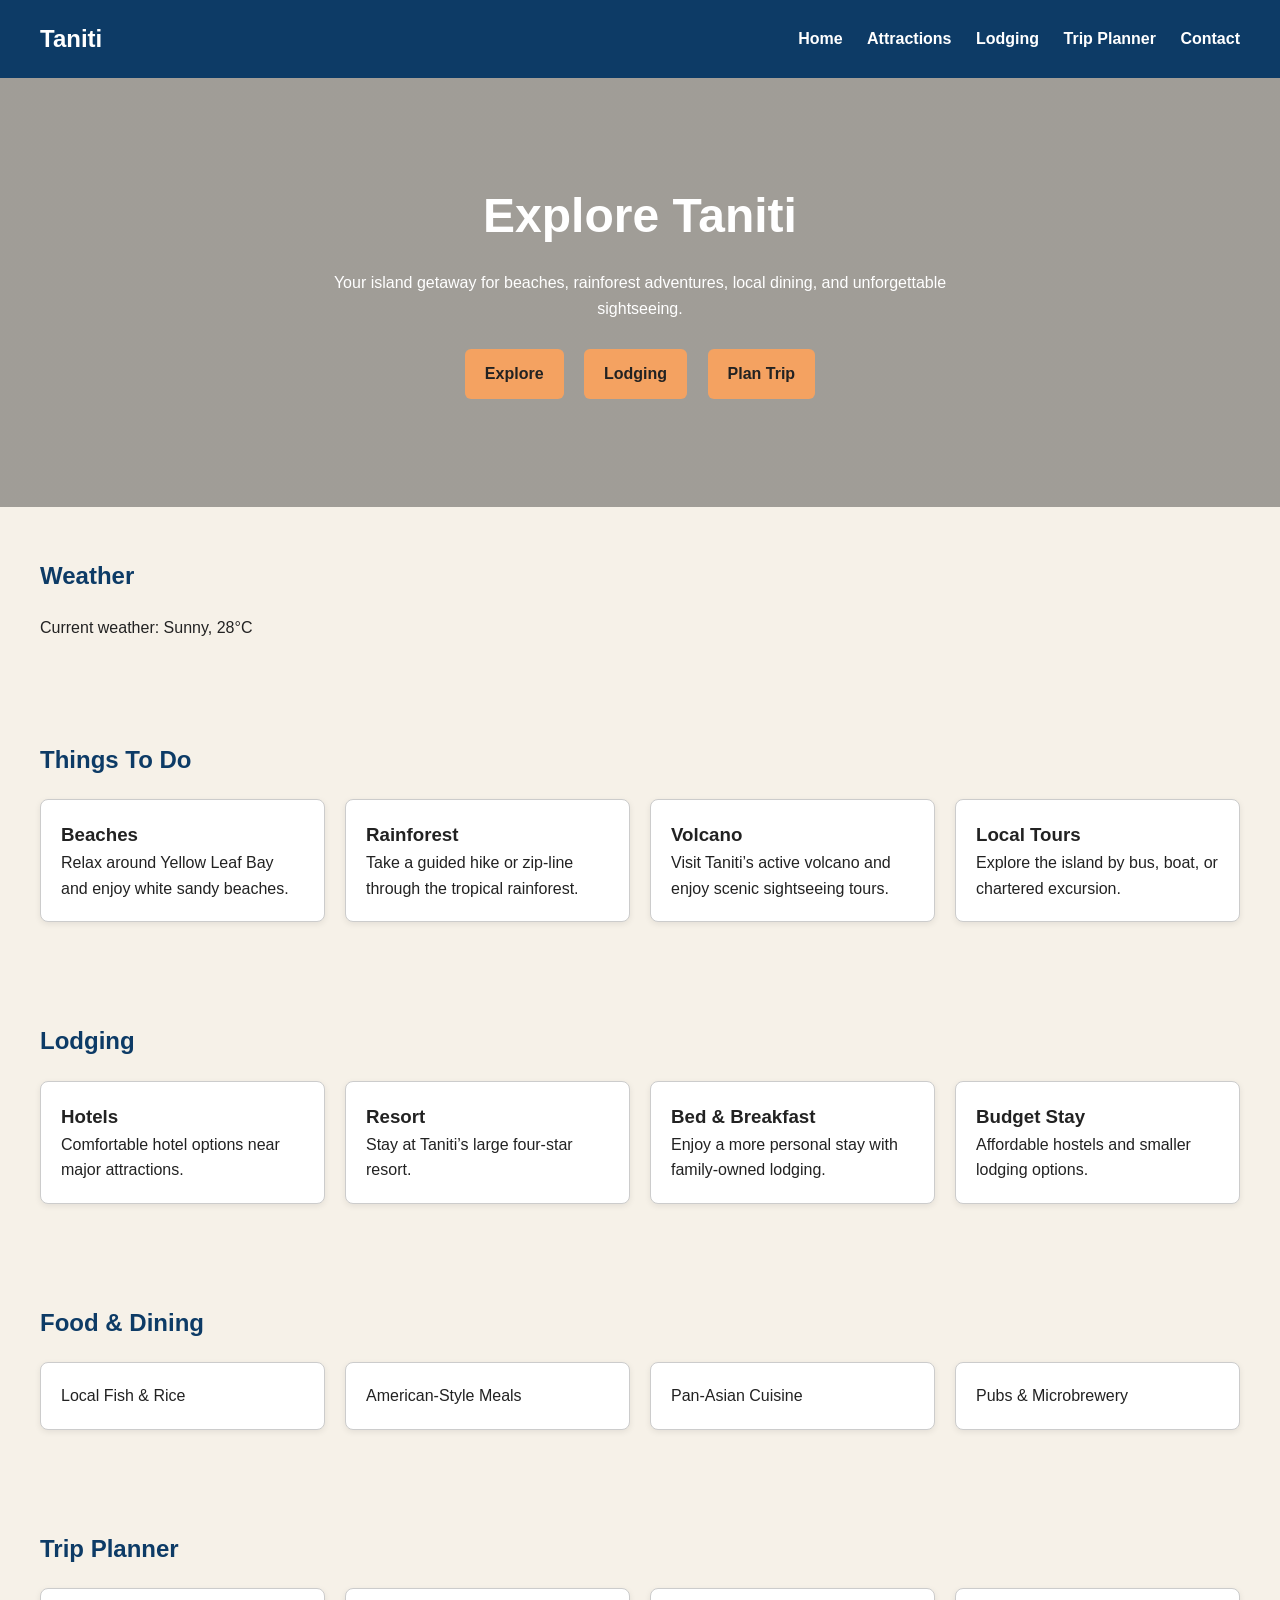
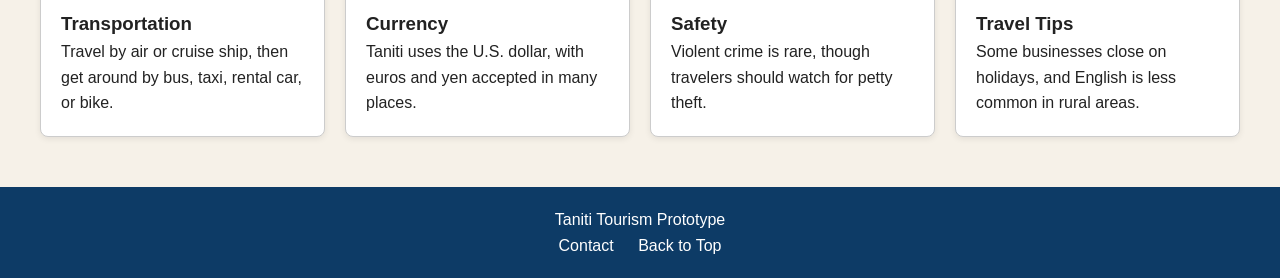
==== index.html @ 635093c8 "Finished home page." ====
<!DOCTYPE html>
<html lang="en">
<head>
  <meta charset="UTF-8" />
  <meta name="viewport" content="width=device-width, initial-scale=1.0" />
  <title>Taniti Tourism</title>
  <link rel="stylesheet" href="styles.css" />
</head>
<body>
  <header>
    <div class="logo">Taniti</div>
    <nav>
      <a href="#home">Home</a>
      <a href="#attractions">Attractions</a>
      <a href="#lodging">Lodging</a>
      <a href="#trip-planner">Trip Planner</a>
      <a href="#contact">Contact</a>
    </nav>
  </header>

  <main>
    <section id="home" class="hero">
      <div class="hero-text">
        <h1>Explore Taniti</h1>
        <p>Your island getaway for beaches, rainforest adventures, local dining, and unforgettable sightseeing.</p>
        <div class="hero-buttons">
          <a href="#attractions" class="btn">Explore</a>
          <a href="#lodging" class="btn">Lodging</a>
          <a href="#trip-planner" class="btn">Plan Trip</a>
        </div>
      </div>
    </section>

<section class="weather">
  <h2>Weather</h2>
  <p id="weather-info">Loading weather...</p>
</section>

    <section id="attractions">
      <h2>Things To Do</h2>
      <div class="card-grid">
        <div class="card">
          <h3>Beaches</h3>
          <p>Relax around Yellow Leaf Bay and enjoy white sandy beaches.</p>
        </div>
        <div class="card">
          <h3>Rainforest</h3>
          <p>Take a guided hike or zip-line through the tropical rainforest.</p>
        </div>
        <div class="card">
          <h3>Volcano</h3>
          <p>Visit Taniti’s active volcano and enjoy scenic sightseeing tours.</p>
        </div>
        <div class="card">
          <h3>Local Tours</h3>
          <p>Explore the island by bus, boat, or chartered excursion.</p>
        </div>
      </div>
    </section>

    <section id="lodging">
      <h2>Lodging</h2>
      <div class="card-grid">
        <div class="card">
          <h3>Hotels</h3>
          <p>Comfortable hotel options near major attractions.</p>
        </div>
        <div class="card">
          <h3>Resort</h3>
          <p>Stay at Taniti’s large four-star resort.</p>
        </div>
        <div class="card">
          <h3>Bed & Breakfast</h3>
          <p>Enjoy a more personal stay with family-owned lodging.</p>
        </div>
        <div class="card">
          <h3>Budget Stay</h3>
          <p>Affordable hostels and smaller lodging options.</p>
        </div>
      </div>
    </section>

    <section class="food">
      <h2>Food & Dining</h2>
      <div class="card-grid">
        <div class="card">Local Fish & Rice</div>
        <div class="card">American-Style Meals</div>
        <div class="card">Pan-Asian Cuisine</div>
        <div class="card">Pubs & Microbrewery</div>
      </div>
    </section>

    <section id="trip-planner">
      <h2>Trip Planner</h2>
      <div class="card-grid">
        <div class="card">
          <h3>Transportation</h3>
          <p>Travel by air or cruise ship, then get around by bus, taxi, rental car, or bike.</p>
        </div>
        <div class="card">
          <h3>Currency</h3>
          <p>Taniti uses the U.S. dollar, with euros and yen accepted in many places.</p>
        </div>
        <div class="card">
          <h3>Safety</h3>
          <p>Violent crime is rare, though travelers should watch for petty theft.</p>
        </div>
        <div class="card">
          <h3>Travel Tips</h3>
          <p>Some businesses close on holidays, and English is less common in rural areas.</p>
        </div>
      </div>
    </section>
  </main>

  <footer>
    <p>Taniti Tourism Prototype</p>
    <div class="footer-links">
      <a href="#contact">Contact</a>
      <a href="#home">Back to Top</a>
    </div>
  </footer>
</body>
<script>
const weatherText = document.getElementById("weather-info");

const weatherOptions = [
  "Sunny, 28°C",
  "Partly Cloudy, 27°C",
  "Light Rain, 26°C"
];

const randomWeather = weatherOptions[Math.floor(Math.random() * weatherOptions.length)];

weatherText.innerText = `Current weather: ${randomWeather}`;
</script>
</html>
---- styles.css ----
* {
  margin: 0;
  padding: 0;
  box-sizing: border-box;
}

body {
  font-family: Arial, sans-serif;
  background-color: #f6f1e8;
  color: #222;
  line-height: 1.6;
}

header {
  background-color: #0d3b66;
  color: white;
  display: flex;
  justify-content: space-between;
  align-items: center;
  padding: 20px 40px;
  position: sticky;
  top: 0;
}

.logo {
  font-size: 1.5rem;
  font-weight: bold;
}

nav a {
  color: white;
  text-decoration: none;
  margin-left: 20px;
  font-weight: bold;
}

nav a:hover {
  text-decoration: underline;
}

.hero {
  background: linear-gradient(rgba(0,0,0,0.35), rgba(0,0,0,0.35)),
    url("https://images.unsplash.com/photo-1507525428034-b723cf961d3e?auto=format&fit=crop&w=1200&q=80")
    center/cover no-repeat;
  color: white;
  text-align: center;
  padding: 100px 20px;
}

.hero-text {
  max-width: 700px;
  margin: 0 auto;
}

.hero h1 {
  font-size: 3rem;
  margin-bottom: 15px;
}

.hero-buttons {
  margin-top: 20px;
}

.btn {
  display: inline-block;
  background-color: #f4a261;
  color: #222;
  padding: 12px 20px;
  margin: 8px;
  border-radius: 6px;
  text-decoration: none;
  font-weight: bold;
}

.btn:hover {
  background-color: #e08b46;
}

section {
  padding: 50px 40px;
}

section h2 {
  margin-bottom: 20px;
  color: #0d3b66;
}

.card-grid {
  display: grid;
  grid-template-columns: repeat(auto-fit, minmax(220px, 1fr));
  gap: 20px;
}

.card {
  background-color: white;
  border: 1px solid #ccc;
  border-radius: 8px;
  padding: 20px;
  box-shadow: 0 2px 6px rgba(0,0,0,0.08);
}

form {
  max-width: 500px;
  display: flex;
  flex-direction: column;
  gap: 15px;
}

input,
textarea,
button {
  padding: 12px;
  font-size: 1rem;
}

textarea {
  min-height: 120px;
  resize: vertical;
}

button {
  background-color: #0d3b66;
  color: white;
  border: none;
  cursor: pointer;
  border-radius: 6px;
}

button:hover {
  background-color: #14558f;
}

footer {
  background-color: #0d3b66;
  color: white;
  text-align: center;
  padding: 20px;
}

.footer-links a {
  color: white;
  margin: 0 10px;
  text-decoration: none;
}
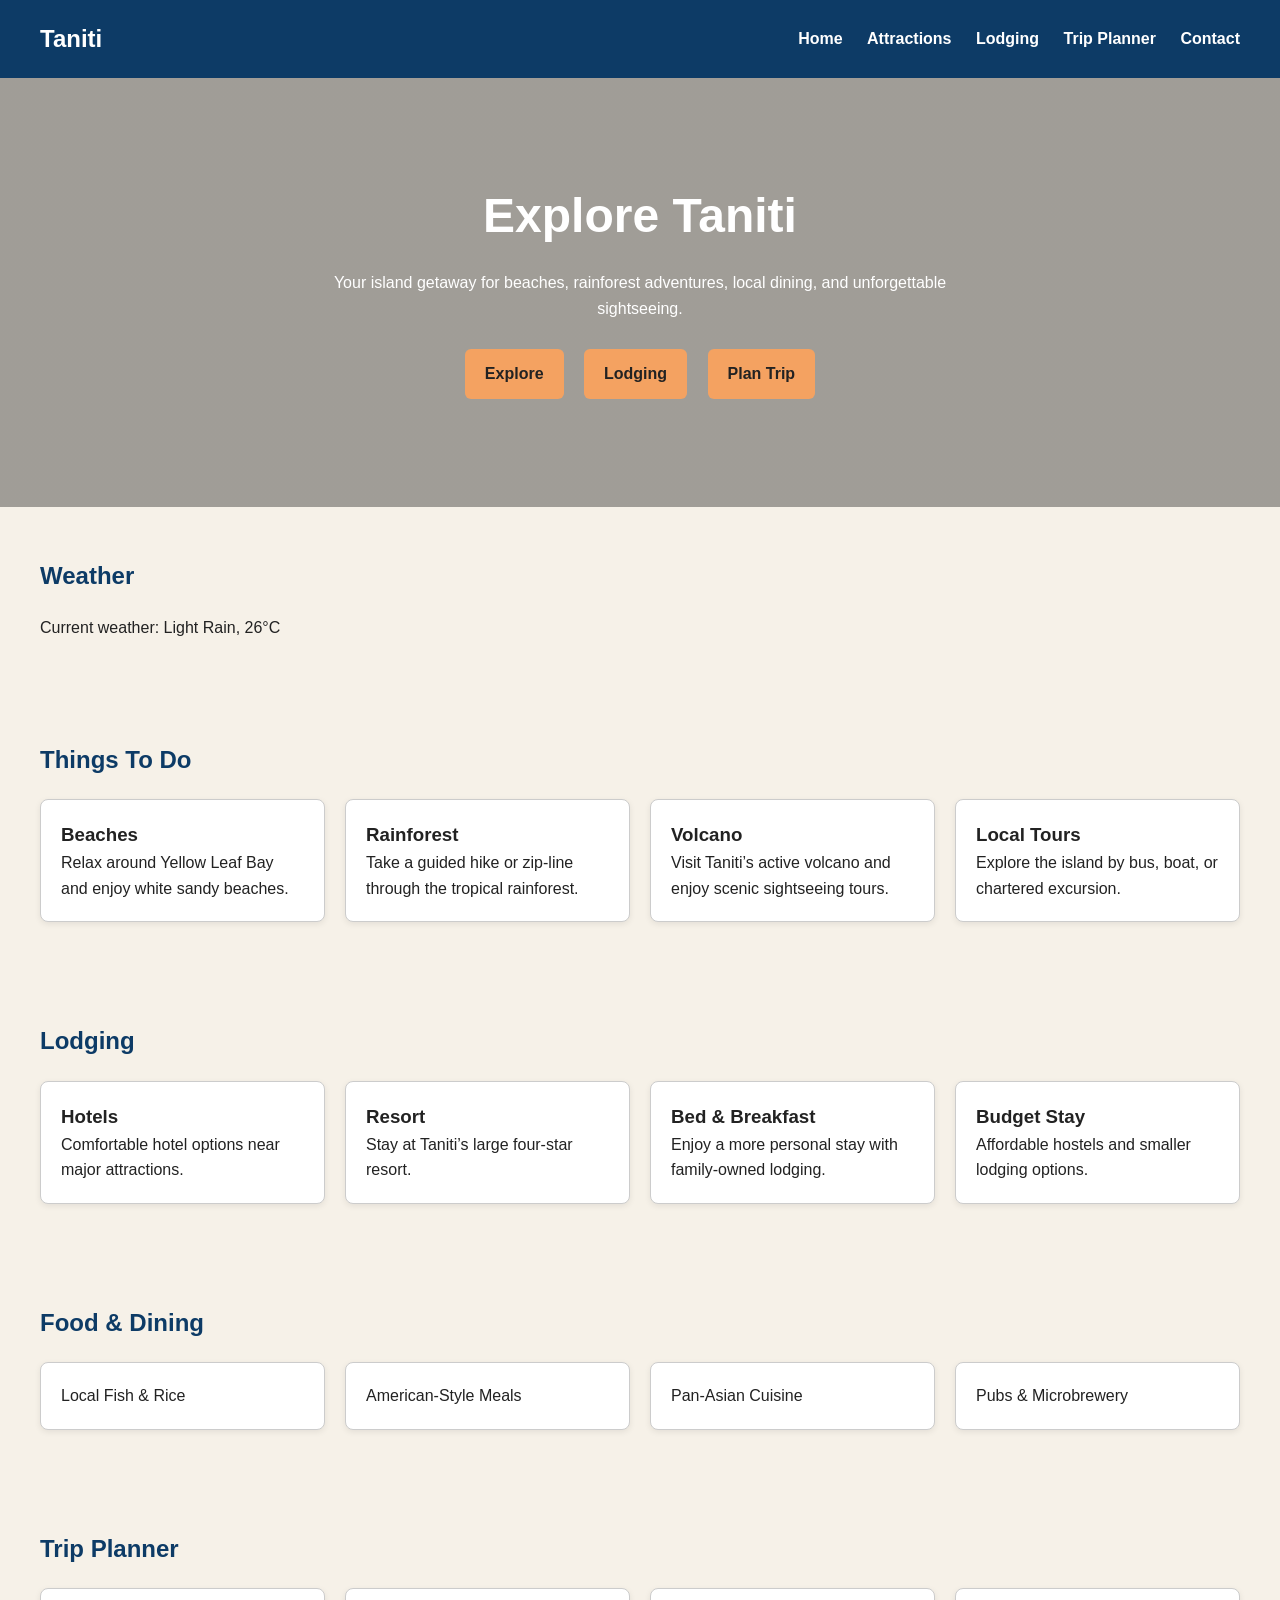
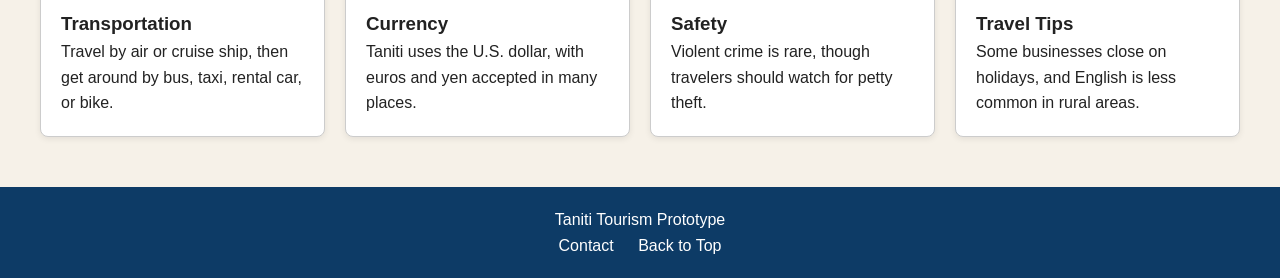
==== commit 4c82b7a3: "worked on attractions page" ====
--- a/index.html
+++ b/index.html
@@ -10,8 +10,8 @@
   <header>
     <div class="logo">Taniti</div>
     <nav>
-      <a href="#home">Home</a>
-      <a href="#attractions">Attractions</a>
+      <a href="./index.html">Home</a>
+      <a href="./Attraction.html">Attractions</a>
       <a href="#lodging">Lodging</a>
       <a href="#trip-planner">Trip Planner</a>
       <a href="#contact">Contact</a>
--- a/styles.css
+++ b/styles.css
@@ -99,6 +99,14 @@
   box-shadow: 0 2px 6px rgba(0,0,0,0.08);
 }
 
+.card img {
+  width: 100%;
+  height: 150px;
+  object-fit: cover;
+  border-radius: 6px;
+  margin-bottom: 10px;
+}
+
 form {
   max-width: 500px;
   display: flex;
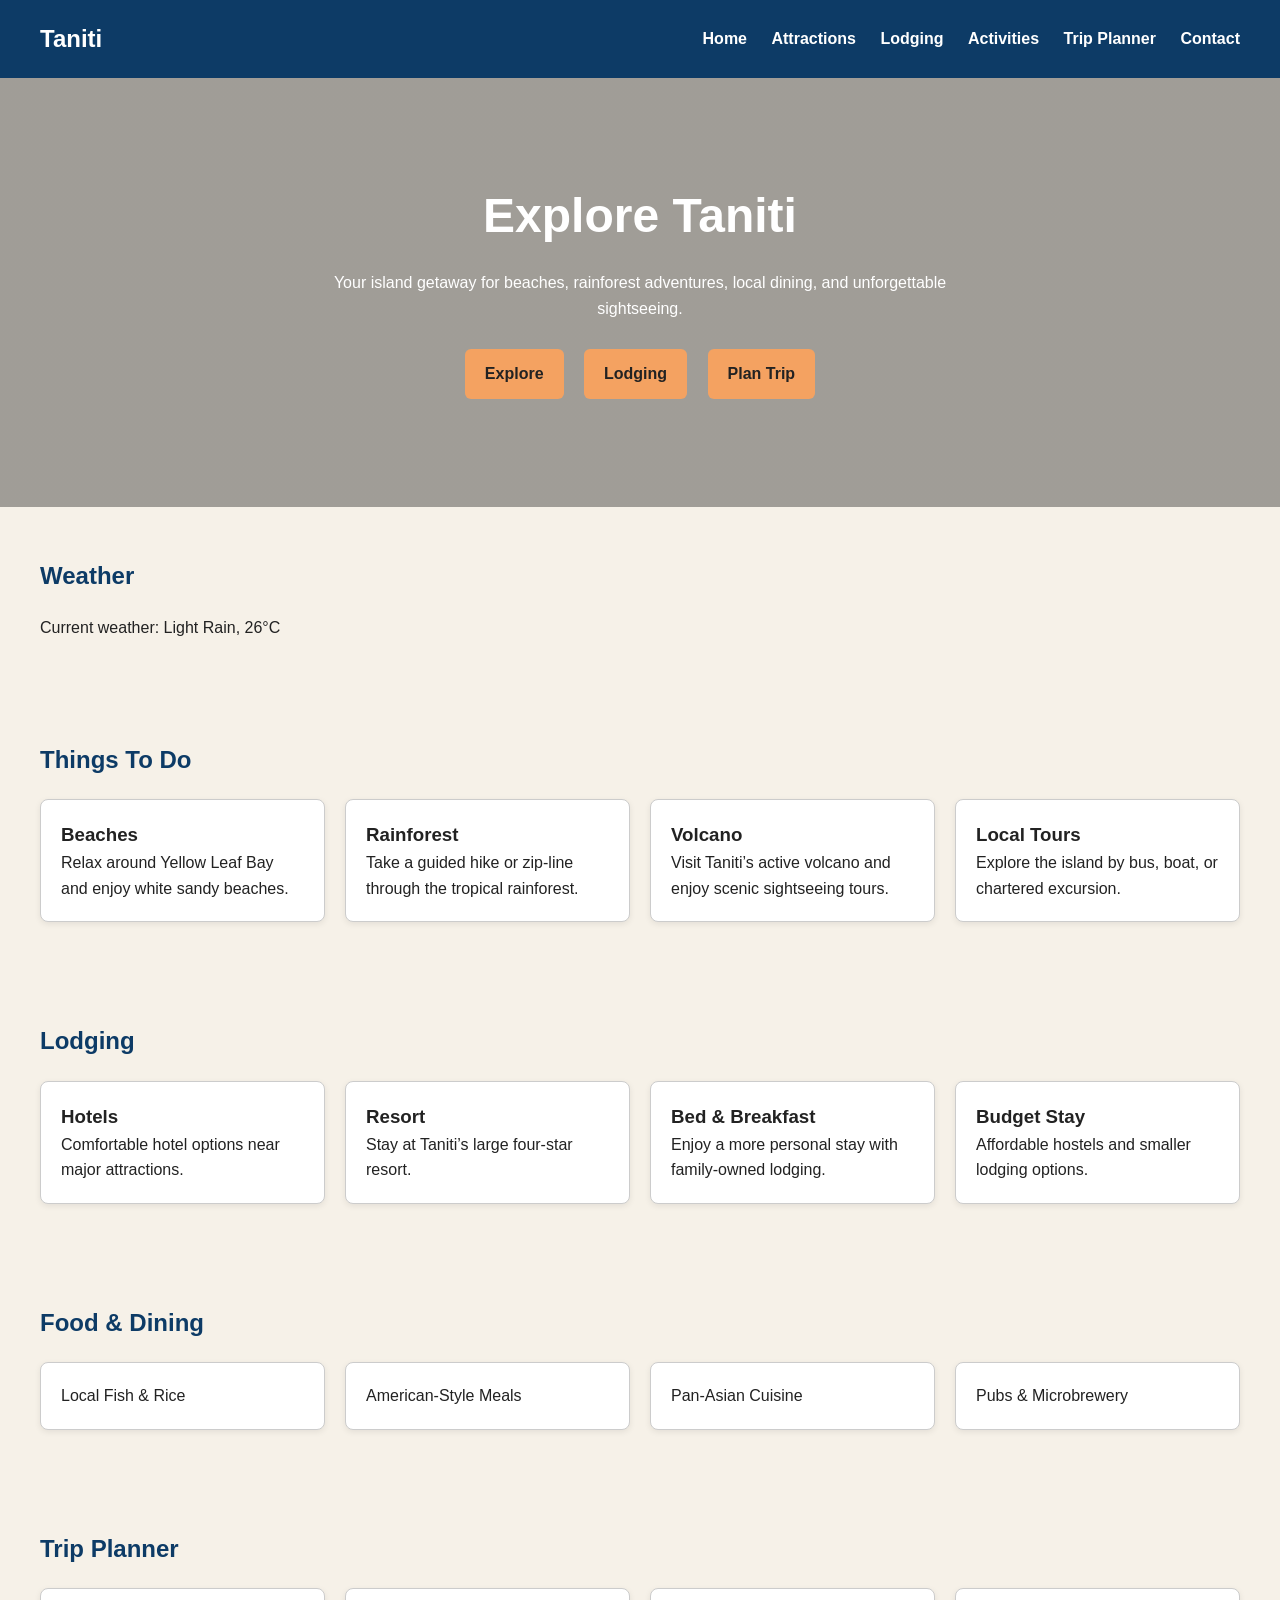
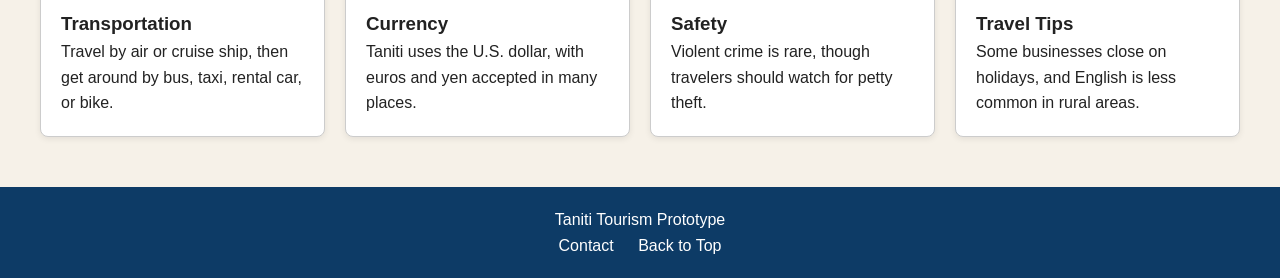
==== commit 7047ea67: "created activities page" ====
--- a/index.html
+++ b/index.html
@@ -13,6 +13,7 @@
       <a href="./index.html">Home</a>
       <a href="./Attraction.html">Attractions</a>
       <a href="#lodging">Lodging</a>
+      <a href="./Activities.html">Activities</a>
       <a href="#trip-planner">Trip Planner</a>
       <a href="#contact">Contact</a>
     </nav>
--- a/styles.css
+++ b/styles.css
@@ -149,4 +149,49 @@
   color: white;
   margin: 0 10px;
   text-decoration: none;
+}
+
+.activity-details h1 {
+  text-align: center;
+  margin-bottom: 30px;
+}
+
+.details-container {
+  display: flex;
+  gap: 40px;
+  align-items: center;
+  flex-wrap: wrap;
+}
+
+.details-image {
+  flex: 1;
+}
+
+.details-image img {
+  width: 100%;
+  border-radius: 8px;
+  object-fit: cover;
+}
+
+.details-info {
+  flex: 1;
+}
+
+.details-info h2 {
+  margin-bottom: 15px;
+  color: #0d3b66;
+}
+
+.details-info p {
+  margin-bottom: 15px;
+}
+
+.price {
+  font-weight: bold;
+  font-size: 1.2rem;
+  color: #e76f51;
+}
+
+.details-info .btn {
+  margin-top: 10px;
 }
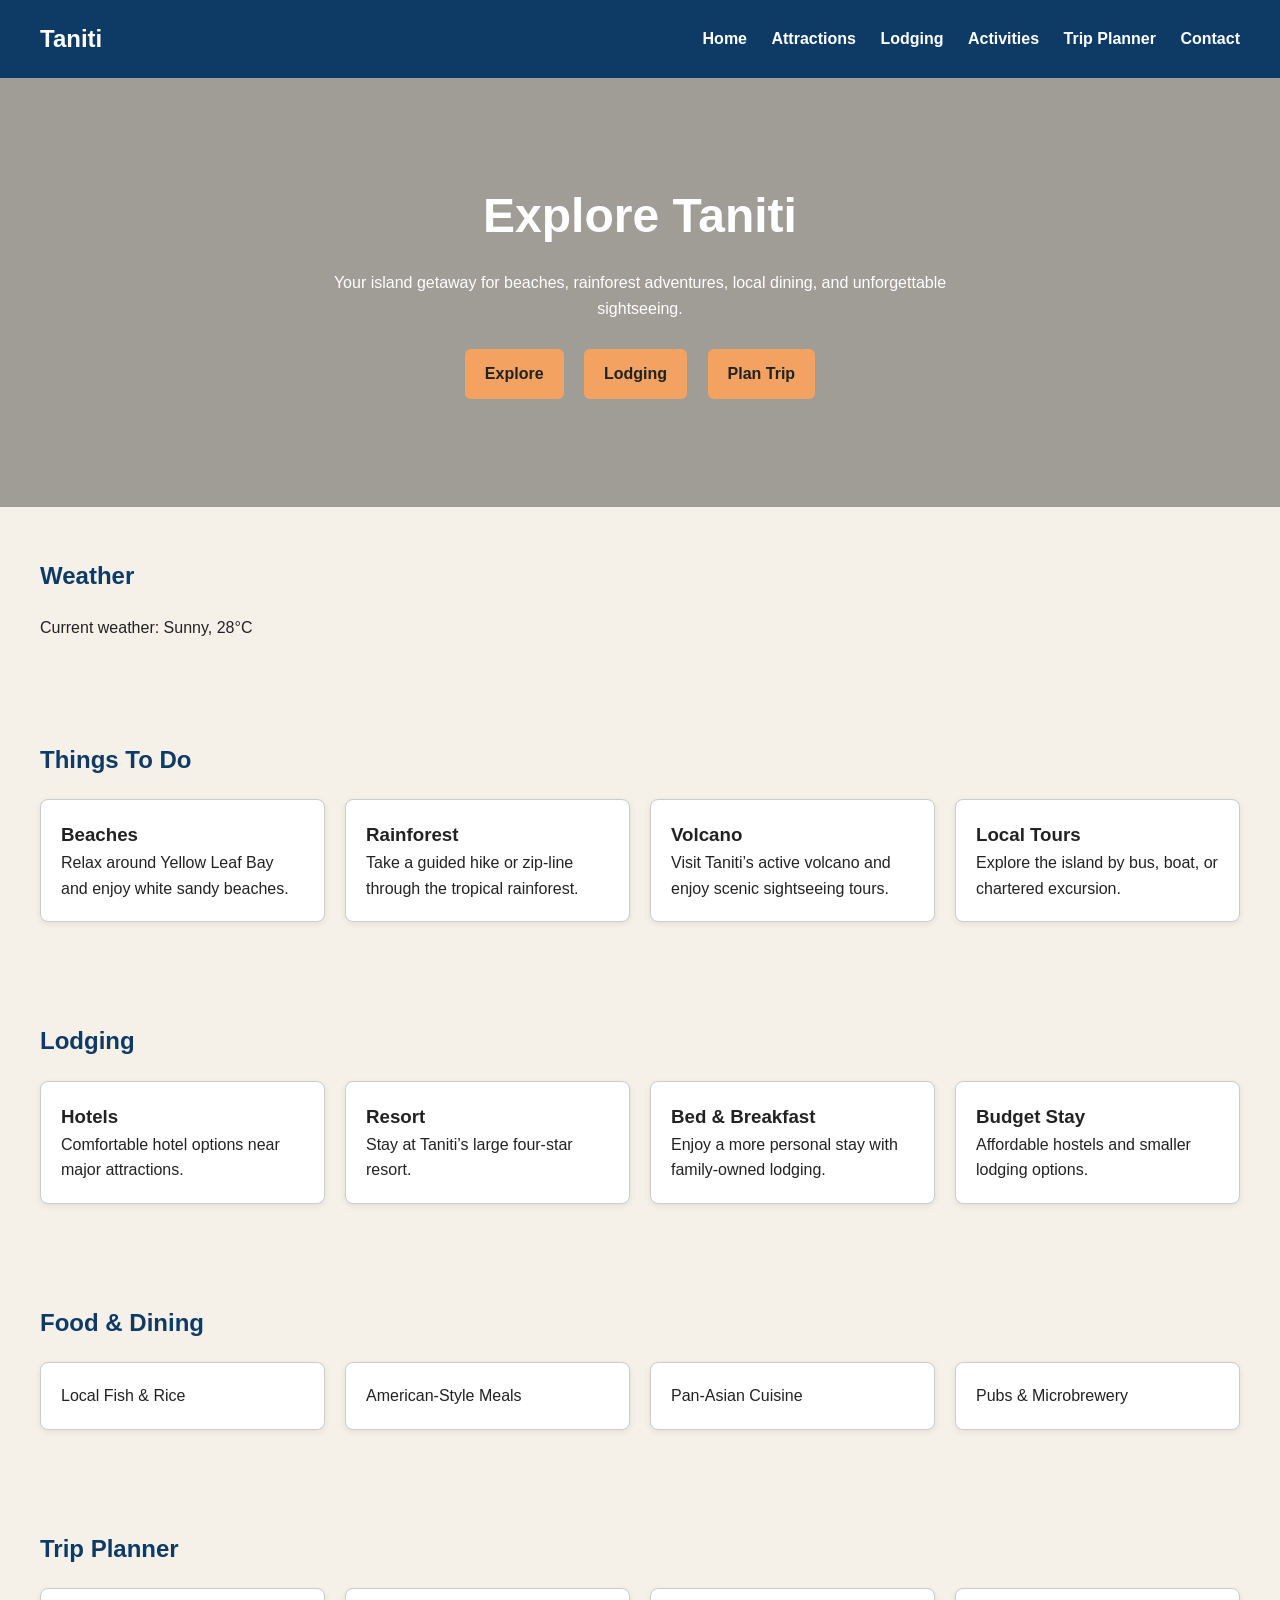
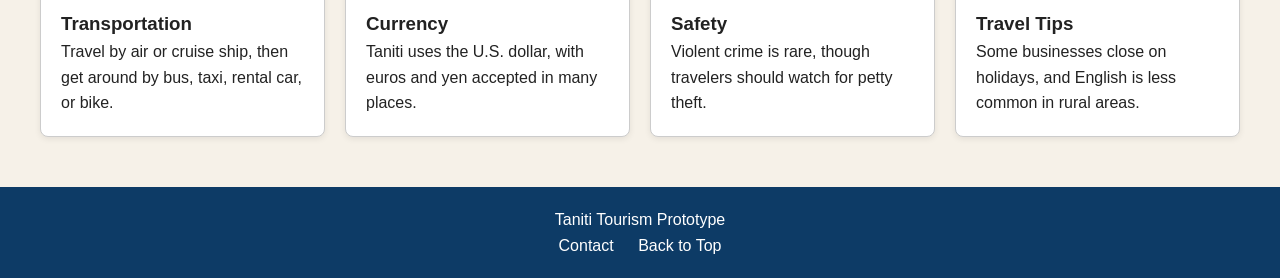
==== commit 3c568b27: "built trip planner page." ====
--- a/index.html
+++ b/index.html
@@ -12,9 +12,9 @@
     <nav>
       <a href="./index.html">Home</a>
       <a href="./Attraction.html">Attractions</a>
-      <a href="#lodging">Lodging</a>
+      <a href="./Lodging.html">Lodging</a>
       <a href="./Activities.html">Activities</a>
-      <a href="#trip-planner">Trip Planner</a>
+      <a href="./TripPlanner.html">Trip Planner</a>
       <a href="#contact">Contact</a>
     </nav>
   </header>
--- a/styles.css
+++ b/styles.css
@@ -194,4 +194,60 @@
 
 .details-info .btn {
   margin-top: 10px;
+}
+
+.lodging-page h1 {
+  text-align: center;
+  margin-bottom: 10px;
+  color: #0d3b66;
+}
+
+.page-intro {
+  text-align: center;
+  max-width: 700px;
+  margin: 0 auto 30px;
+}
+
+.lodging-filters {
+  text-align: center;
+  margin-bottom: 40px;
+}
+
+.lodging-filters h2 {
+  margin-bottom: 15px;
+  color: #0d3b66;
+}
+
+.filter-buttons {
+  display: flex;
+  justify-content: center;
+  gap: 15px;
+  flex-wrap: wrap;
+}
+
+.filter-buttons button {
+  background-color: #f4a261;
+  color: #222;
+  border: none;
+  padding: 12px 20px;
+  border-radius: 6px;
+  cursor: pointer;
+  font-weight: bold;
+}
+
+.filter-buttons button:hover {
+  background-color: #e08b46;
+}
+
+.card img {
+  width: 100%;
+  height: 180px;
+  object-fit: cover;
+  border-radius: 6px;
+  margin-bottom: 12px;
+}
+
+.card .btn {
+  display: inline-block;
+  margin-top: 10px;
 }
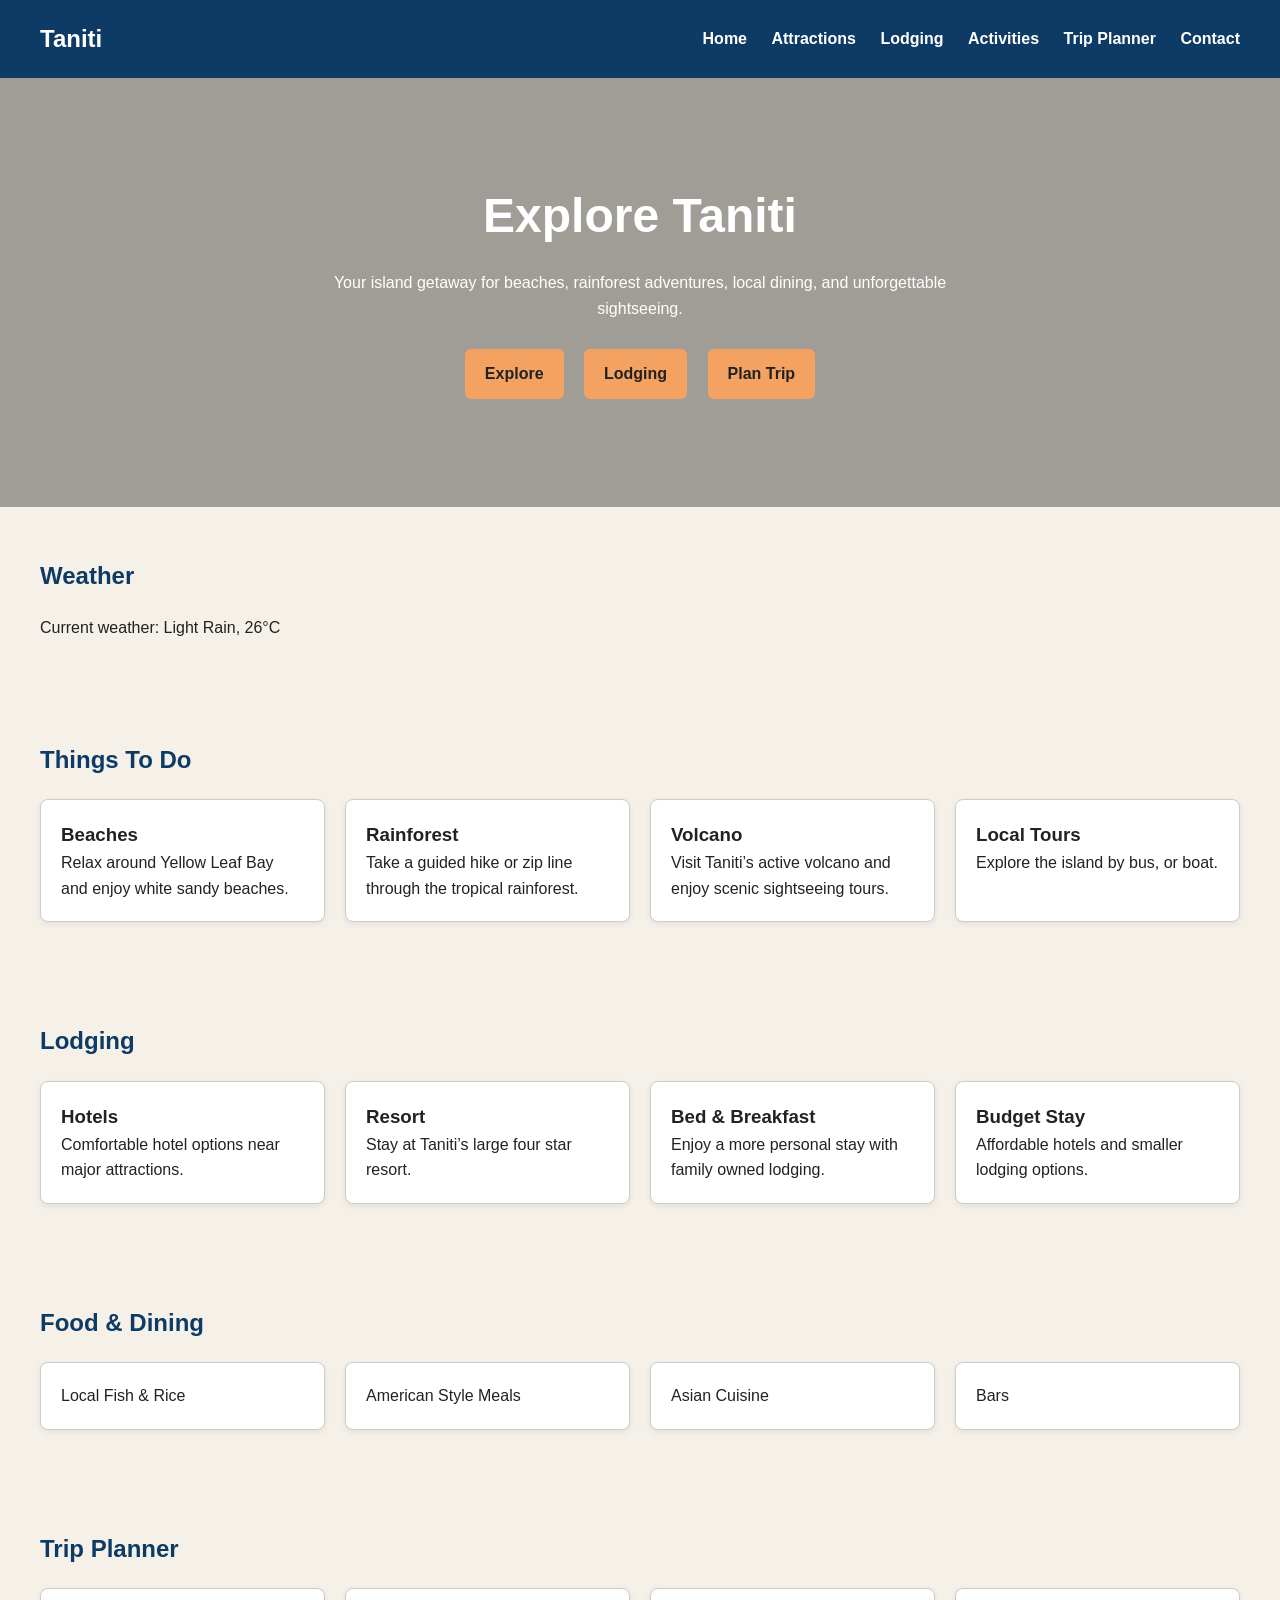
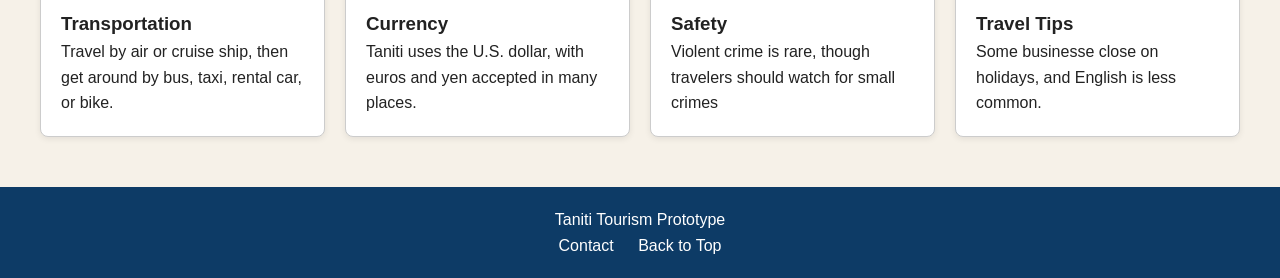
==== commit 98e84c6a: "made some changes" ====
--- a/index.html
+++ b/index.html
@@ -15,28 +15,25 @@
       <a href="./Lodging.html">Lodging</a>
       <a href="./Activities.html">Activities</a>
       <a href="./TripPlanner.html">Trip Planner</a>
-      <a href="#contact">Contact</a>
+      <a href="./Contact.html">Contact</a>
     </nav>
   </header>
-
   <main>
     <section id="home" class="hero">
-      <div class="hero-text">
+      <div class="heroText">
         <h1>Explore Taniti</h1>
         <p>Your island getaway for beaches, rainforest adventures, local dining, and unforgettable sightseeing.</p>
-        <div class="hero-buttons">
-          <a href="#attractions" class="btn">Explore</a>
-          <a href="#lodging" class="btn">Lodging</a>
-          <a href="#trip-planner" class="btn">Plan Trip</a>
+        <div class="heroButtons">
+          <a href="./Attraction.html" class="btn">Explore</a>
+          <a href="./Lodging.html" class="btn">Lodging</a>
+          <a href="./TripPlanner.html" class="btn">Plan Trip</a>
         </div>
       </div>
     </section>
-
 <section class="weather">
   <h2>Weather</h2>
-  <p id="weather-info">Loading weather...</p>
+  <p id="weatherInfo">Loading weather...</p>
 </section>
-
     <section id="attractions">
       <h2>Things To Do</h2>
       <div class="card-grid">
@@ -46,7 +43,7 @@
         </div>
         <div class="card">
           <h3>Rainforest</h3>
-          <p>Take a guided hike or zip-line through the tropical rainforest.</p>
+          <p>Take a guided hike or zip line through the tropical rainforest.</p>
         </div>
         <div class="card">
           <h3>Volcano</h3>
@@ -54,11 +51,10 @@
         </div>
         <div class="card">
           <h3>Local Tours</h3>
-          <p>Explore the island by bus, boat, or chartered excursion.</p>
+          <p>Explore the island by bus, or boat.</p>
         </div>
       </div>
     </section>
-
     <section id="lodging">
       <h2>Lodging</h2>
       <div class="card-grid">
@@ -68,30 +64,28 @@
         </div>
         <div class="card">
           <h3>Resort</h3>
-          <p>Stay at Taniti’s large four-star resort.</p>
+          <p>Stay at Taniti’s large four star resort.</p>
         </div>
         <div class="card">
           <h3>Bed & Breakfast</h3>
-          <p>Enjoy a more personal stay with family-owned lodging.</p>
+          <p>Enjoy a more personal stay with family owned lodging.</p>
         </div>
         <div class="card">
           <h3>Budget Stay</h3>
-          <p>Affordable hostels and smaller lodging options.</p>
+          <p>Affordable hotels and smaller lodging options.</p>
         </div>
       </div>
     </section>
-
     <section class="food">
       <h2>Food & Dining</h2>
       <div class="card-grid">
         <div class="card">Local Fish & Rice</div>
-        <div class="card">American-Style Meals</div>
-        <div class="card">Pan-Asian Cuisine</div>
-        <div class="card">Pubs & Microbrewery</div>
+        <div class="card">American Style Meals</div>
+        <div class="card">Asian Cuisine</div>
+        <div class="card">Bars</div>
       </div>
     </section>
-
-    <section id="trip-planner">
+    <section id="tripPlanner">
       <h2>Trip Planner</h2>
       <div class="card-grid">
         <div class="card">
@@ -104,26 +98,25 @@
         </div>
         <div class="card">
           <h3>Safety</h3>
-          <p>Violent crime is rare, though travelers should watch for petty theft.</p>
+          <p>Violent crime is rare, though travelers should watch for small crimes</p>
         </div>
         <div class="card">
           <h3>Travel Tips</h3>
-          <p>Some businesses close on holidays, and English is less common in rural areas.</p>
+          <p>Some businesse close on holidays, and English is less common.</p>
         </div>
       </div>
     </section>
   </main>
-
   <footer>
     <p>Taniti Tourism Prototype</p>
-    <div class="footer-links">
-      <a href="#contact">Contact</a>
+    <div class="footerLinks">
+      <a href="./Contact.html">Contact</a>
       <a href="#home">Back to Top</a>
     </div>
   </footer>
 </body>
 <script>
-const weatherText = document.getElementById("weather-info");
+const weatherText = document.getElementById("weatherInfo");
 
 const weatherOptions = [
   "Sunny, 28°C",
--- a/styles.css
+++ b/styles.css
@@ -47,7 +47,7 @@
   padding: 100px 20px;
 }
 
-.hero-text {
+.heroText {
   max-width: 700px;
   margin: 0 auto;
 }
@@ -57,7 +57,7 @@
   margin-bottom: 15px;
 }
 
-.hero-buttons {
+.heroButtons {
   margin-top: 20px;
 }
 
@@ -145,13 +145,13 @@
   padding: 20px;
 }
 
-.footer-links a {
+.footerLinks a {
   color: white;
   margin: 0 10px;
   text-decoration: none;
 }
 
-.activity-details h1 {
+.activityDetails h1 {
   text-align: center;
   margin-bottom: 30px;
 }
@@ -163,26 +163,26 @@
   flex-wrap: wrap;
 }
 
-.details-image {
+.detailsImage {
   flex: 1;
 }
 
-.details-image img {
+.detailsImage img {
   width: 100%;
   border-radius: 8px;
   object-fit: cover;
 }
 
-.details-info {
+.detailsInfo {
   flex: 1;
 }
 
-.details-info h2 {
-  margin-bottom: 15px;
-  color: #0d3b66;
-}
-
-.details-info p {
+.detailsInfo h2 {
+  margin-bottom: 15px;
+  color: #0d3b66;
+}
+
+.detailsInfo p {
   margin-bottom: 15px;
 }
 
@@ -192,11 +192,11 @@
   color: #e76f51;
 }
 
-.details-info .btn {
+.detailsInfo .btn {
   margin-top: 10px;
 }
 
-.lodging-page h1 {
+.lodgingPage h1 {
   text-align: center;
   margin-bottom: 10px;
   color: #0d3b66;
@@ -208,24 +208,24 @@
   margin: 0 auto 30px;
 }
 
-.lodging-filters {
+.lodgingFilters {
   text-align: center;
   margin-bottom: 40px;
 }
 
-.lodging-filters h2 {
-  margin-bottom: 15px;
-  color: #0d3b66;
-}
-
-.filter-buttons {
+.lodgingFilters h2 {
+  margin-bottom: 15px;
+  color: #0d3b66;
+}
+
+.filterBtns {
   display: flex;
   justify-content: center;
   gap: 15px;
   flex-wrap: wrap;
 }
 
-.filter-buttons button {
+.filterBtns button {
   background-color: #f4a261;
   color: #222;
   border: none;
@@ -235,7 +235,7 @@
   font-weight: bold;
 }
 
-.filter-buttons button:hover {
+.filterBtns button:hover {
   background-color: #e08b46;
 }
 
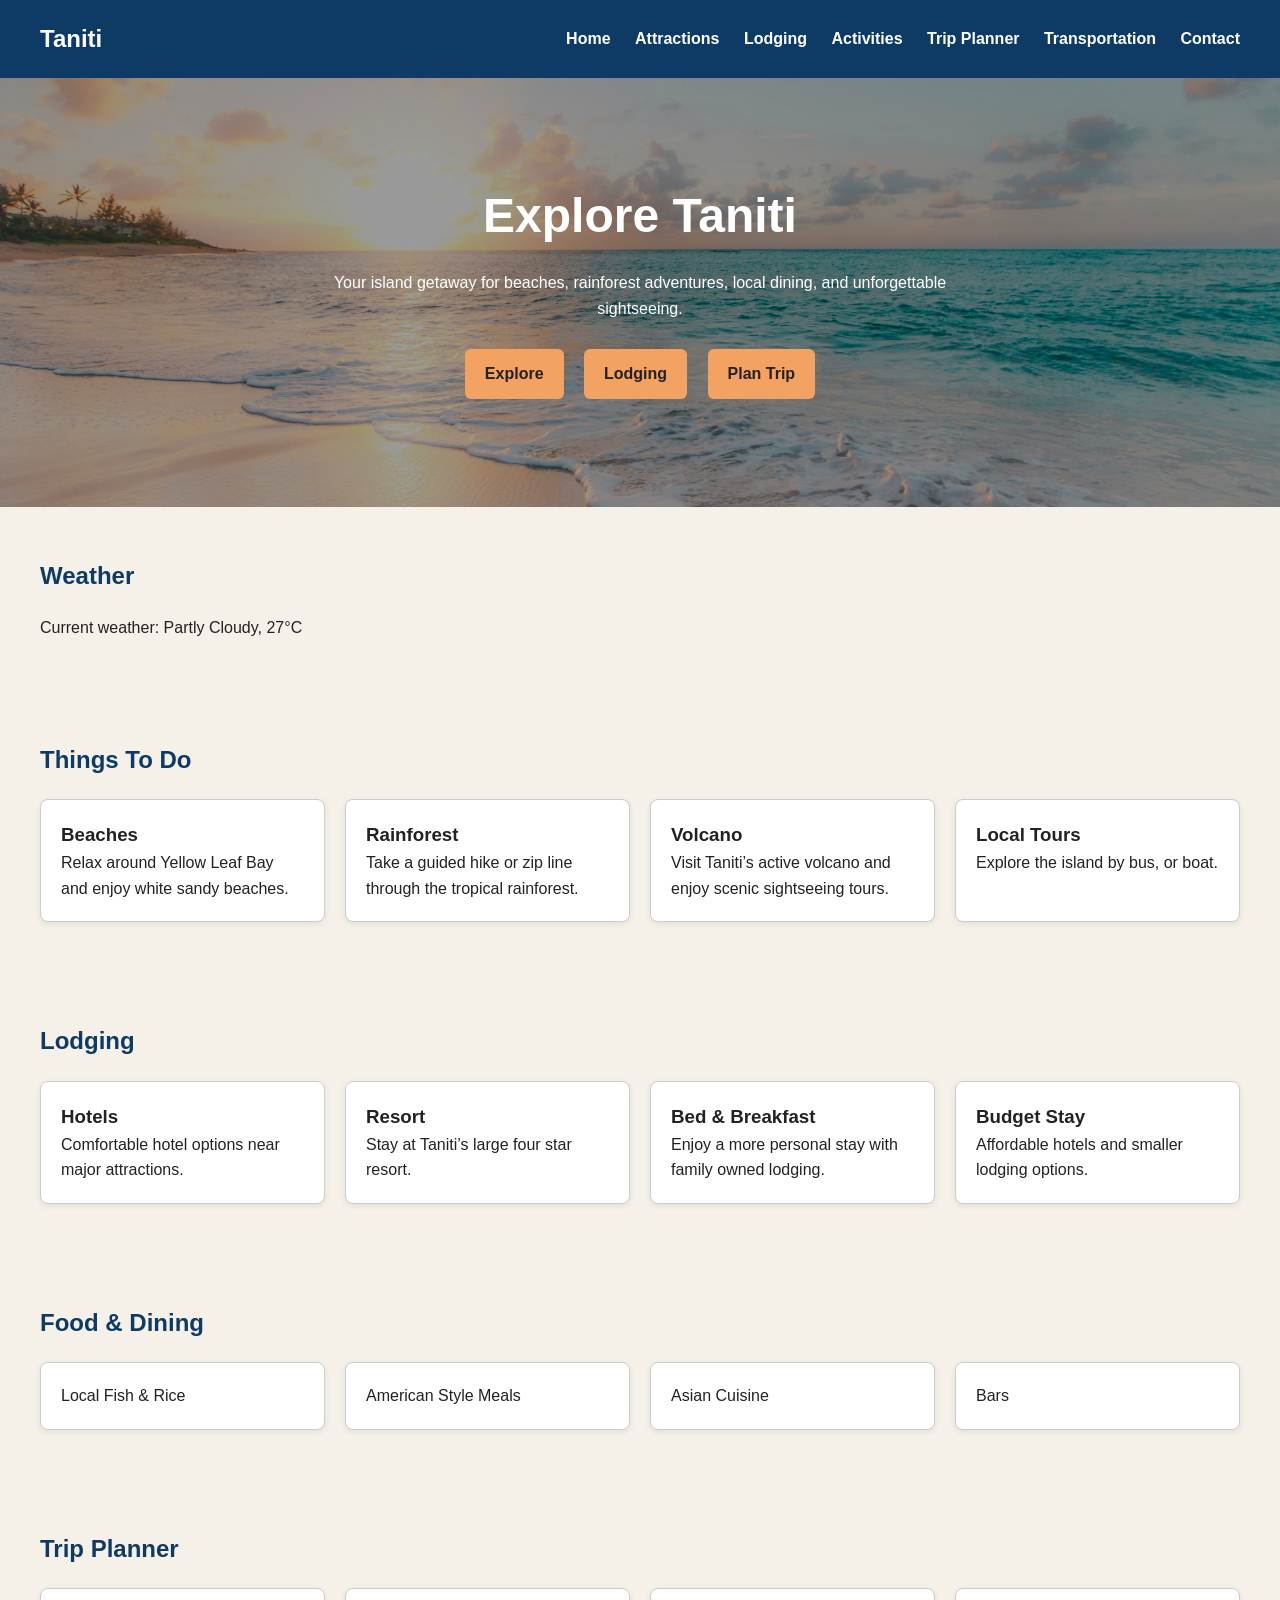
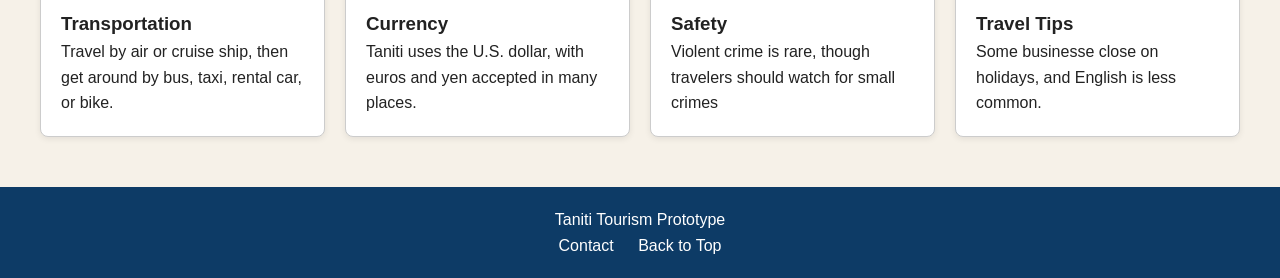
==== commit fe49e8b7: "last touches" ====
--- a/index.html
+++ b/index.html
@@ -15,6 +15,7 @@
       <a href="./Lodging.html">Lodging</a>
       <a href="./Activities.html">Activities</a>
       <a href="./TripPlanner.html">Trip Planner</a>
+      <a href="./TripPlanner.html">Transportation</a>
       <a href="./Contact.html">Contact</a>
     </nav>
   </header>
--- a/styles.css
+++ b/styles.css
@@ -40,7 +40,7 @@
 
 .hero {
   background: linear-gradient(rgba(0,0,0,0.35), rgba(0,0,0,0.35)),
-    url("https://images.unsplash.com/photo-1507525428034-b723cf961d3e?auto=format&fit=crop&w=1200&q=80")
+    url("./images/photo-1507525428034-b723cf961d3e.jpeg")
     center/cover no-repeat;
   color: white;
   text-align: center;
@@ -202,7 +202,7 @@
   color: #0d3b66;
 }
 
-.page-intro {
+.pageIntro {
   text-align: center;
   max-width: 700px;
   margin: 0 auto 30px;
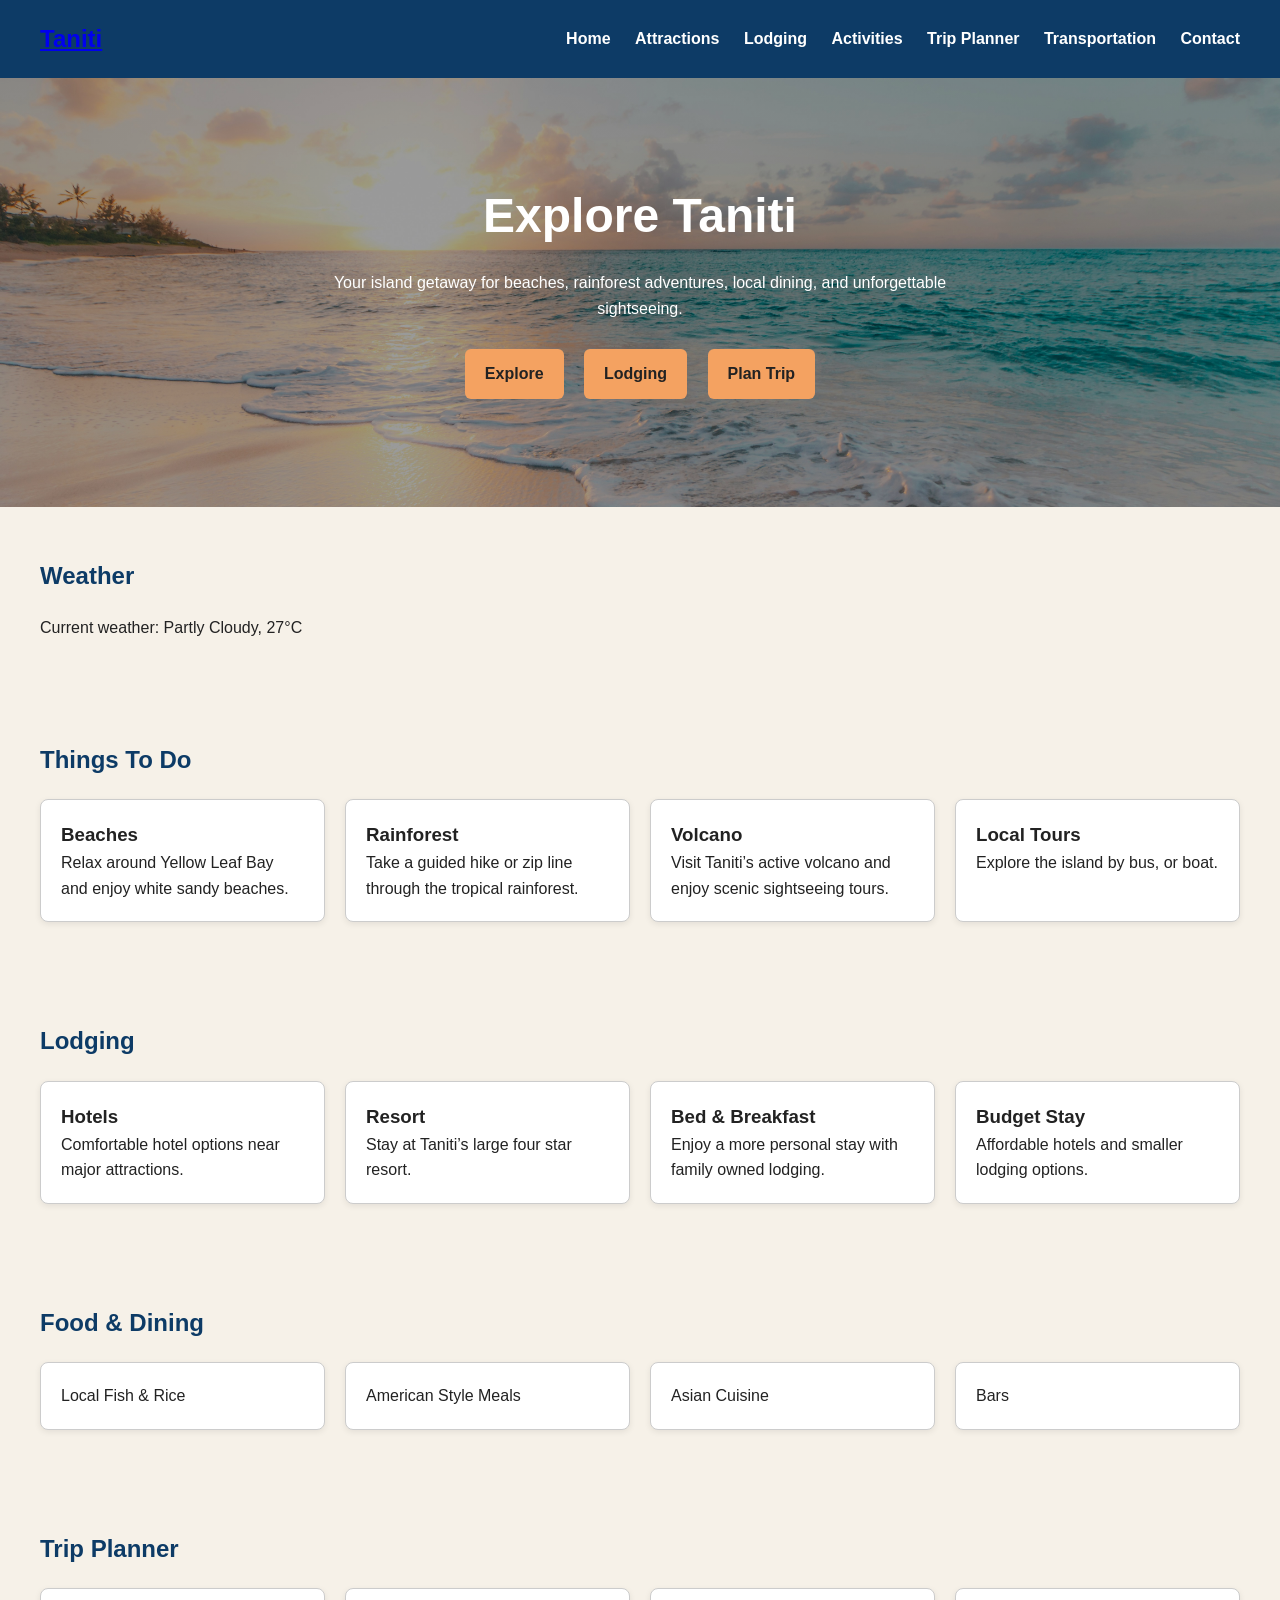
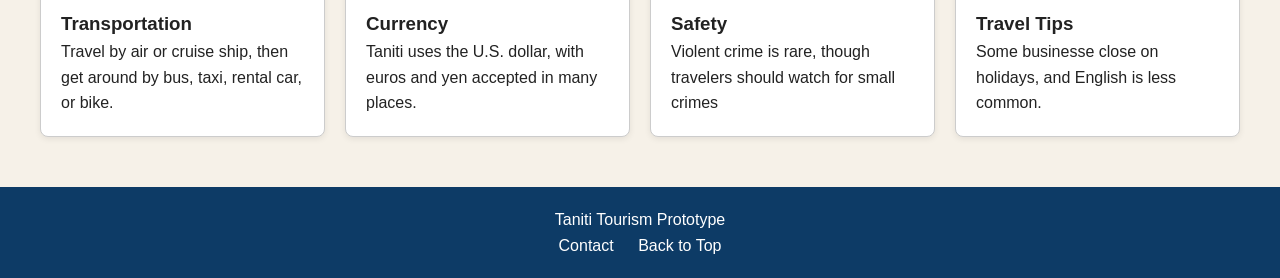
==== commit 80b45ab4: "update logo" ====
--- a/index.html
+++ b/index.html
@@ -8,7 +8,7 @@
 </head>
 <body>
   <header>
-    <div class="logo">Taniti</div>
+    <div class="logo"> <a href="./index.html">Taniti</a></div>
     <nav>
       <a href="./index.html">Home</a>
       <a href="./Attraction.html">Attractions</a>
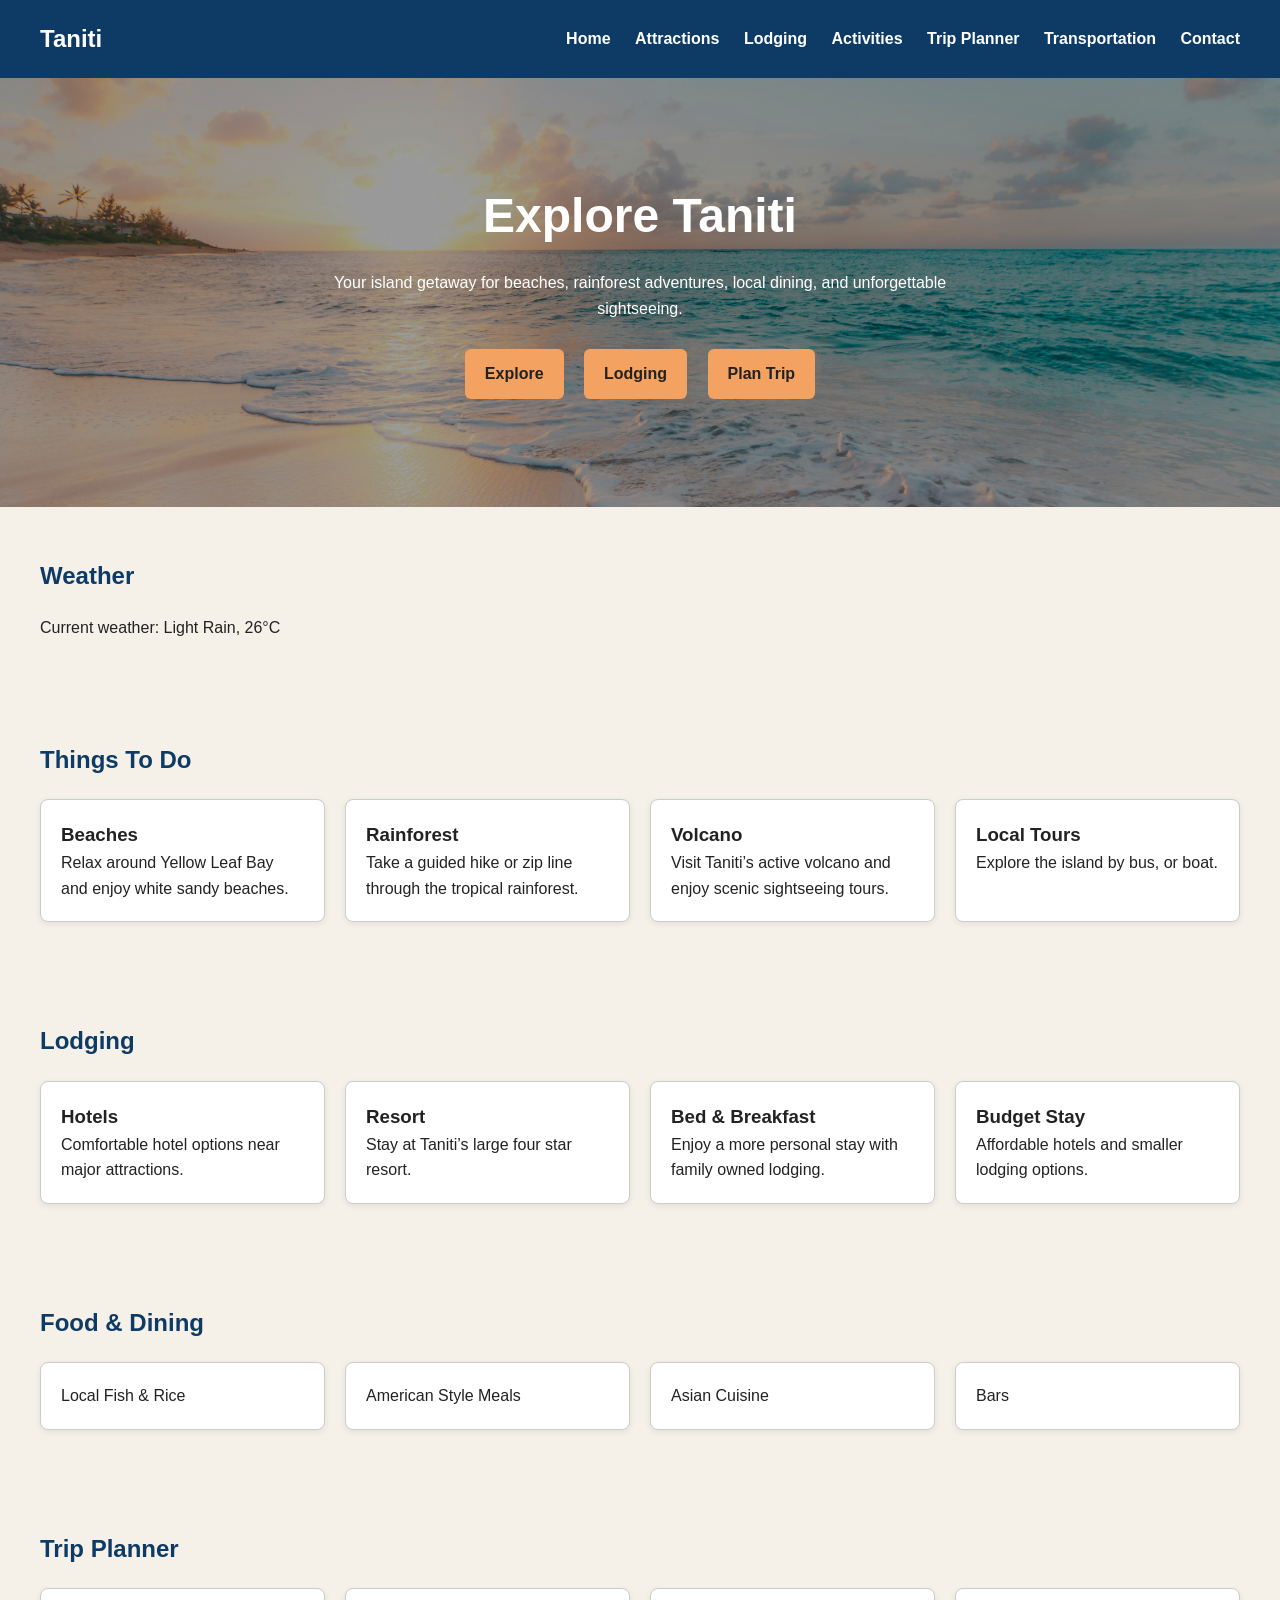
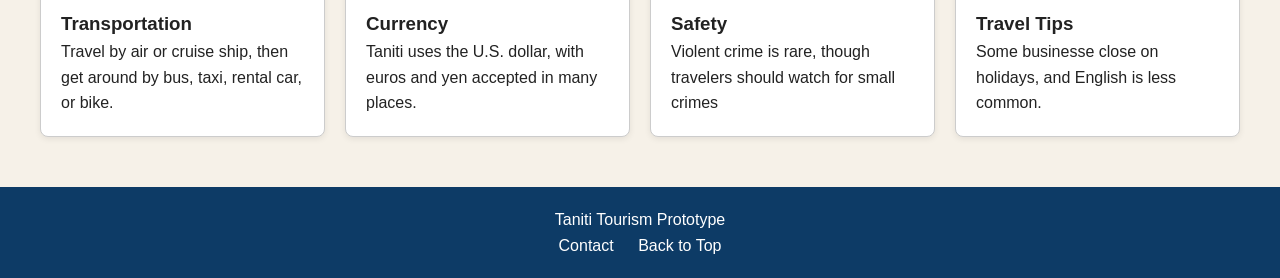
==== commit 8bf005be: "fixed logo" ====
--- a/index.html
+++ b/index.html
@@ -8,7 +8,9 @@
 </head>
 <body>
   <header>
-    <div class="logo"> <a href="./index.html">Taniti</a></div>
+<div class="logo">
+  <a href="./index.html">Taniti</a>
+</div>
     <nav>
       <a href="./index.html">Home</a>
       <a href="./Attraction.html">Attractions</a>
--- a/styles.css
+++ b/styles.css
@@ -25,6 +25,11 @@
 .logo {
   font-size: 1.5rem;
   font-weight: bold;
+}
+
+.logo a {
+  text-decoration: none;
+  color: inherit;
 }
 
 nav a {
